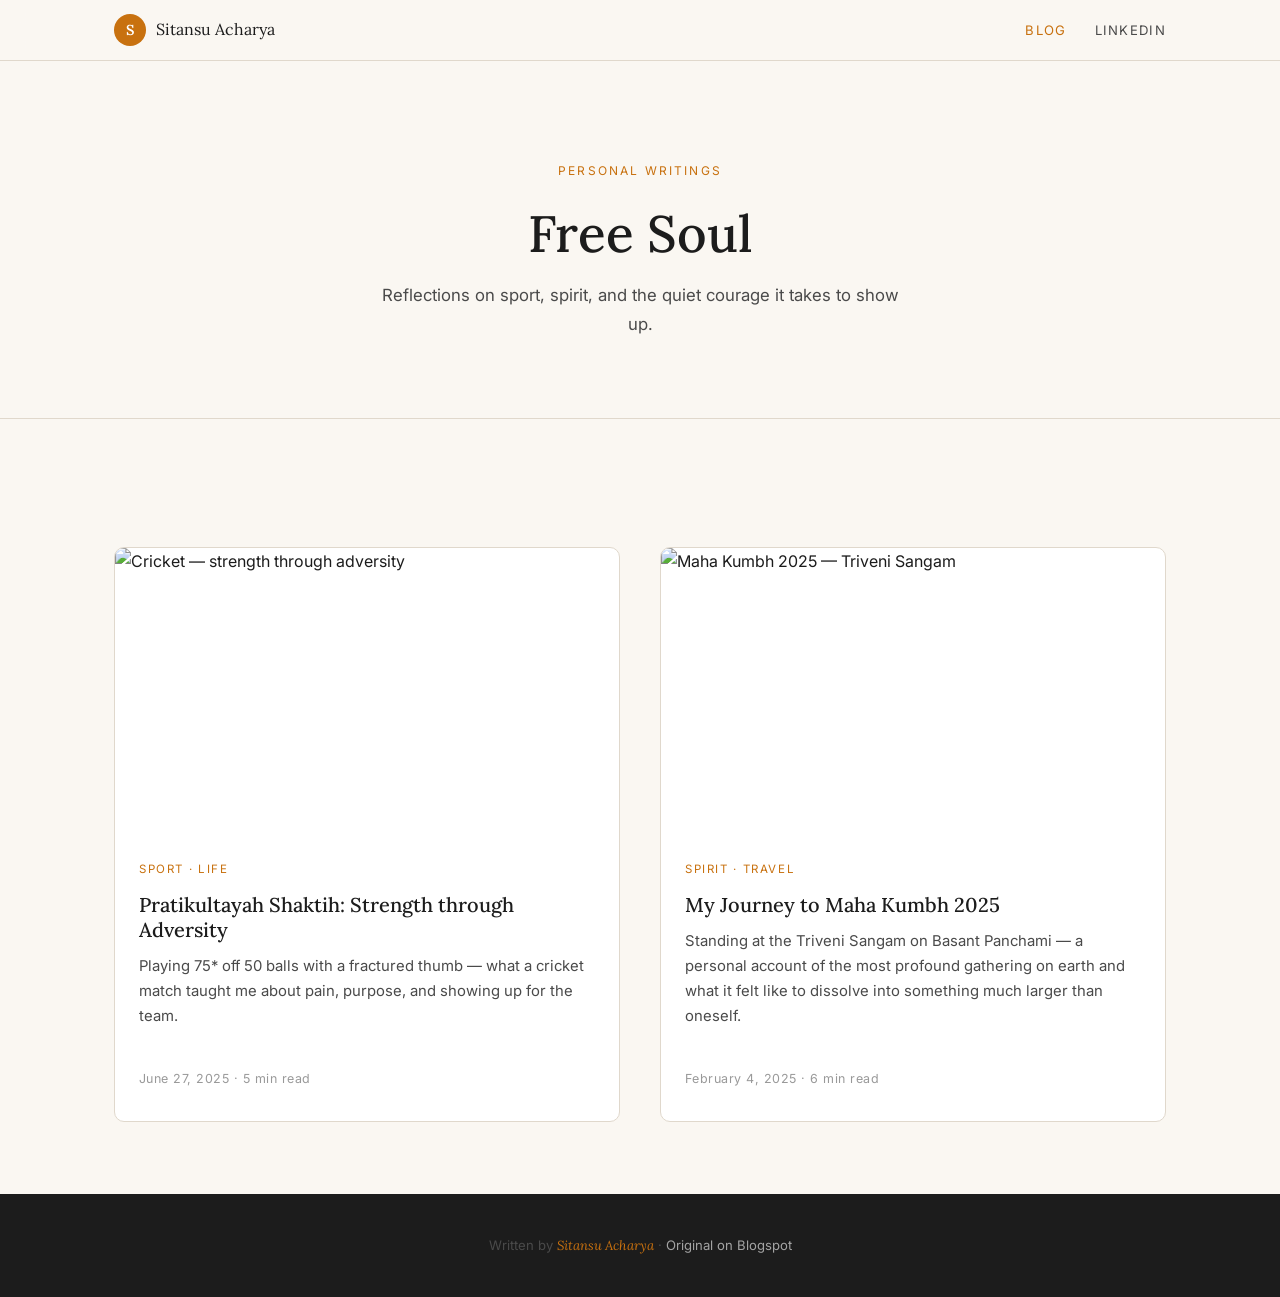
==== index.html @ 5bbd24b3 "Initial commit" ====
<!DOCTYPE html>
<html lang="en">
<head>
  <meta charset="UTF-8" />
  <meta name="viewport" content="width=device-width, initial-scale=1.0" />
  <title>Sitansu Acharya — Blog</title>
  <meta name="description" content="Personal blog by Sitansu Acharya — reflections on life, sport, and spirit." />
  <link rel="preconnect" href="https://fonts.googleapis.com" />
  <link rel="preconnect" href="https://fonts.gstatic.com" crossorigin />
  <link href="https://fonts.googleapis.com/css2?family=Lora:ital,wght@0,400;0,500;1,400&family=Inter:wght@300;400;500&display=swap" rel="stylesheet" />
  <link rel="stylesheet" href="style.css" />
</head>
<body>

  <!-- NAV -->
  <nav class="site-nav">
    <div class="nav-inner">
      <a href="index.html" class="brand">
        <span class="brand-mark">S</span>
        <span>Sitansu Acharya</span>
      </a>
      <ul class="nav-links">
        <li><a href="index.html" class="active">Blog</a></li>
        <li><a href="https://www.linkedin.com/in/sitansuacharya" target="_blank" rel="noopener">LinkedIn</a></li>
      </ul>
    </div>
  </nav>

  <!-- HERO -->
  <section class="blog-hero">
    <div class="container">
      <span class="eyebrow">Personal writings</span>
      <h1>Free Soul</h1>
      <p>Reflections on sport, spirit, and the quiet courage it takes to show up.</p>
    </div>
  </section>

  <!-- POSTS -->
  <section>
    <div class="container-wide">
      <div class="posts-grid">

        <a href="strength-through-adversity.html" class="post-card">
          <div class="thumb">
            <img src="https://blogger.googleusercontent.com/img/b/R29vZ2xl/AVvXsEhEW5NXoZ8nXTR_V3VTQUNiEGbVEMQmL_zLrBa3MON0nv-bdPRW4fJFUbvQC5KG5Hc-Oqz6_7TsMiOdJCAKqhQu0uAtjFOz8u-IG1kz3N_kMMWoI6w3SLBLtxO7dqB6ZnJqVYc6lWHOW15Pd1GCHjKxDo9EkVkyMc0WEV8gVMWHm5fEwxzjqhfNj7q/s1600/pradikul.jpg" alt="Cricket — strength through adversity" loading="lazy" />
          </div>
          <div class="body">
            <span class="tag">Sport · Life</span>
            <h3>Pratikultayah Shaktih: Strength through Adversity</h3>
            <p>Playing 75* off 50 balls with a fractured thumb — what a cricket match taught me about pain, purpose, and showing up for the team.</p>
            <div class="meta">June 27, 2025 · 5 min read</div>
          </div>
        </a>

        <a href="maha-kumbh-2025.html" class="post-card">
          <div class="thumb">
            <img src="https://blogger.googleusercontent.com/img/b/R29vZ2xl/AVvXsEiC2Z3Ar8kUwfTHrX-PH22QFBSekFGvC5RLe1hfFPVAJQy2WFzxJbYeWFm9GH2FS8VFQT3W-RFmWRb2V1i7Ck2j4L4mP4e2RCpWJNIXwnBb9nHoKvNSRNFMQ0Z3XS3hEX1A1kl2Dj-LtCIqaXZCBKJBbLBwJtX2y-8YO2Suc6y6n1VRk-7cKBaZm/s1600/kumbh.jpg" alt="Maha Kumbh 2025 — Triveni Sangam" loading="lazy" />
          </div>
          <div class="body">
            <span class="tag">Spirit · Travel</span>
            <h3>My Journey to Maha Kumbh 2025</h3>
            <p>Standing at the Triveni Sangam on Basant Panchami — a personal account of the most profound gathering on earth and what it felt like to dissolve into something much larger than oneself.</p>
            <div class="meta">February 4, 2025 · 6 min read</div>
          </div>
        </a>

      </div>
    </div>
  </section>

  <!-- FOOTER -->
  <footer class="site-footer">
    <div class="container">
      <p>Written by <span class="footer-name">Sitansu Acharya</span> · <a href="https://sitansu-acharya-free-soul.blogspot.com/" target="_blank" rel="noopener">Original on Blogspot</a></p>
    </div>
  </footer>

</body>
</html>
---- style.css ----
/* ===== SITANSU ACHARYA · BLOG ===== */
:root {
  --cream:       #FAF7F2;
  --cream-deep:  #F2EDE4;
  --saffron:     #C8710F;
  --saffron-lt:  #E8891A;
  --ink:         #1C1C1C;
  --ink-soft:    #4A4A4A;
  --line:        #E0D8CC;
  --card-bg:     #FFFFFF;
  --ease:        cubic-bezier(.4,0,.2,1);
}

*, *::before, *::after { box-sizing: border-box; margin: 0; padding: 0; }

html { scroll-behavior: smooth; }

body {
  background: var(--cream);
  color: var(--ink);
  font-family: 'Inter', sans-serif;
  font-size: 16px;
  line-height: 1.7;
  -webkit-font-smoothing: antialiased;
}

/* ── TYPOGRAPHY ── */
h1, h2, h3, h4 {
  font-family: 'Lora', Georgia, serif;
  line-height: 1.25;
  color: var(--ink);
}
h1 { font-size: clamp(2rem, 5vw, 3.2rem); font-weight: 500; }
h2 { font-size: clamp(1.5rem, 3vw, 2.2rem); font-weight: 500; }
h3 { font-size: 1.4rem; font-weight: 500; }
h4 { font-size: 1.1rem; font-weight: 500; }
p  { color: var(--ink-soft); margin-bottom: 1.2em; }
p:last-child { margin-bottom: 0; }
a  { color: var(--saffron); text-decoration: none; }
a:hover { text-decoration: underline; }
em { color: var(--saffron); font-style: italic; }
strong { color: var(--ink); font-weight: 600; }

img { max-width: 100%; display: block; border-radius: 6px; }

/* ── LAYOUT ── */
.container { max-width: 820px; margin: 0 auto; padding: 0 24px; }
.container-wide { max-width: 1100px; margin: 0 auto; padding: 0 24px; }

section { padding: 72px 0; }

/* ── NAV ── */
.site-nav {
  position: sticky; top: 0; z-index: 100;
  background: rgba(250,247,242,.92);
  backdrop-filter: blur(12px);
  border-bottom: 1px solid var(--line);
}
.nav-inner {
  max-width: 1100px; margin: 0 auto; padding: 0 24px;
  display: flex; align-items: center; gap: 32px; height: 60px;
}
.brand {
  display: flex; align-items: center; gap: 10px;
  font-family: 'Lora', serif; font-size: 1rem;
  color: var(--ink); text-decoration: none; flex-shrink: 0;
}
.brand-mark {
  width: 32px; height: 32px; border-radius: 50%;
  background: var(--saffron); color: #fff;
  display: flex; align-items: center; justify-content: center;
  font-weight: 600; font-size: .9rem;
}
.nav-links {
  display: flex; gap: 28px; list-style: none; margin-left: auto;
}
.nav-links a {
  font-size: .82rem; letter-spacing: .1em; text-transform: uppercase;
  color: var(--ink-soft); text-decoration: none; transition: color .2s;
}
.nav-links a:hover, .nav-links a.active { color: var(--saffron); }

/* ── HERO (homepage) ── */
.blog-hero {
  padding: 100px 0 80px;
  text-align: center;
  border-bottom: 1px solid var(--line);
}
.blog-hero .eyebrow {
  display: block;
  font-size: .75rem; letter-spacing: .18em; text-transform: uppercase;
  color: var(--saffron); margin-bottom: 20px;
}
.blog-hero h1 { margin-bottom: 16px; }
.blog-hero p { font-size: 1.05rem; max-width: 520px; margin: 0 auto; }

/* ── POST CARDS ── */
.posts-grid {
  display: grid; grid-template-columns: 1fr 1fr; gap: 40px;
  margin-top: 56px;
}
@media(max-width:640px) { .posts-grid { grid-template-columns: 1fr; } }

.post-card {
  background: var(--card-bg);
  border: 1px solid var(--line);
  border-radius: 10px;
  overflow: hidden;
  transition: transform .25s var(--ease), box-shadow .25s var(--ease);
  text-decoration: none; color: inherit;
  display: flex; flex-direction: column;
}
.post-card:hover { transform: translateY(-4px); box-shadow: 0 12px 40px rgba(0,0,0,.08); }
.post-card:hover { text-decoration: none; }

.post-card .thumb {
  width: 100%; aspect-ratio: 16/9; overflow: hidden;
}
.post-card .thumb img {
  width: 100%; height: 100%; object-fit: cover; border-radius: 0;
  transition: transform .4s var(--ease);
}
.post-card:hover .thumb img { transform: scale(1.04); }

.post-card .body { padding: 28px 24px 32px; flex: 1; display: flex; flex-direction: column; }
.post-card .tag {
  display: inline-block;
  font-size: .72rem; letter-spacing: .14em; text-transform: uppercase;
  color: var(--saffron); margin-bottom: 12px;
}
.post-card h3 { font-size: 1.25rem; margin-bottom: 12px; color: var(--ink); }
.post-card p { font-size: .93rem; flex: 1; }
.post-card .meta {
  margin-top: 20px;
  font-size: .78rem; color: #999; letter-spacing: .04em;
}

/* ── SINGLE POST ── */
.post-header {
  padding: 80px 0 56px;
  border-bottom: 1px solid var(--line);
}
.breadcrumb {
  font-size: .78rem; color: #999; margin-bottom: 20px;
}
.breadcrumb a { color: var(--saffron); }
.post-header .tag {
  display: inline-block;
  font-size: .72rem; letter-spacing: .14em; text-transform: uppercase;
  color: var(--saffron); margin-bottom: 16px;
}
.post-header h1 { margin-bottom: 20px; }
.post-meta { font-size: .82rem; color: #999; }

.post-hero-img {
  width: 100%; max-height: 480px; object-fit: cover;
  border-radius: 10px; margin: 48px 0;
}

.post-body { padding-bottom: 80px; }
.post-body p { font-size: 1.05rem; line-height: 1.85; margin-bottom: 1.4em; }
.post-body h2 { margin: 2em 0 .6em; font-size: 1.5rem; }
.post-body h3 { margin: 1.6em 0 .5em; font-size: 1.2rem; }
.post-body blockquote {
  border-left: 3px solid var(--saffron);
  padding: 16px 24px;
  margin: 2em 0;
  background: var(--cream-deep);
  border-radius: 0 6px 6px 0;
  font-family: 'Lora', serif;
  font-style: italic;
  font-size: 1.1rem;
  color: var(--ink);
}
.post-body .post-img {
  margin: 2.4em 0;
  border-radius: 8px;
  box-shadow: 0 4px 20px rgba(0,0,0,.06);
}
.post-body .caption {
  font-size: .8rem; color: #aaa; text-align: center; margin-top: -1.6em; margin-bottom: 2em;
}

/* ── BACK LINK ── */
.back-link {
  display: inline-flex; align-items: center; gap: 8px;
  font-size: .82rem; letter-spacing: .08em; text-transform: uppercase;
  color: var(--saffron); text-decoration: none; margin-bottom: 28px;
}
.back-link:hover { text-decoration: underline; }

/* ── FOOTER ── */
.site-footer {
  background: var(--ink);
  color: rgba(255,255,255,.55);
  padding: 40px 0;
  text-align: center;
  font-size: .82rem;
}
.site-footer a { color: rgba(255,255,255,.6); }
.site-footer a:hover { color: var(--saffron); }
.site-footer .footer-name { color: var(--saffron); font-family: 'Lora', serif; font-style: italic; }
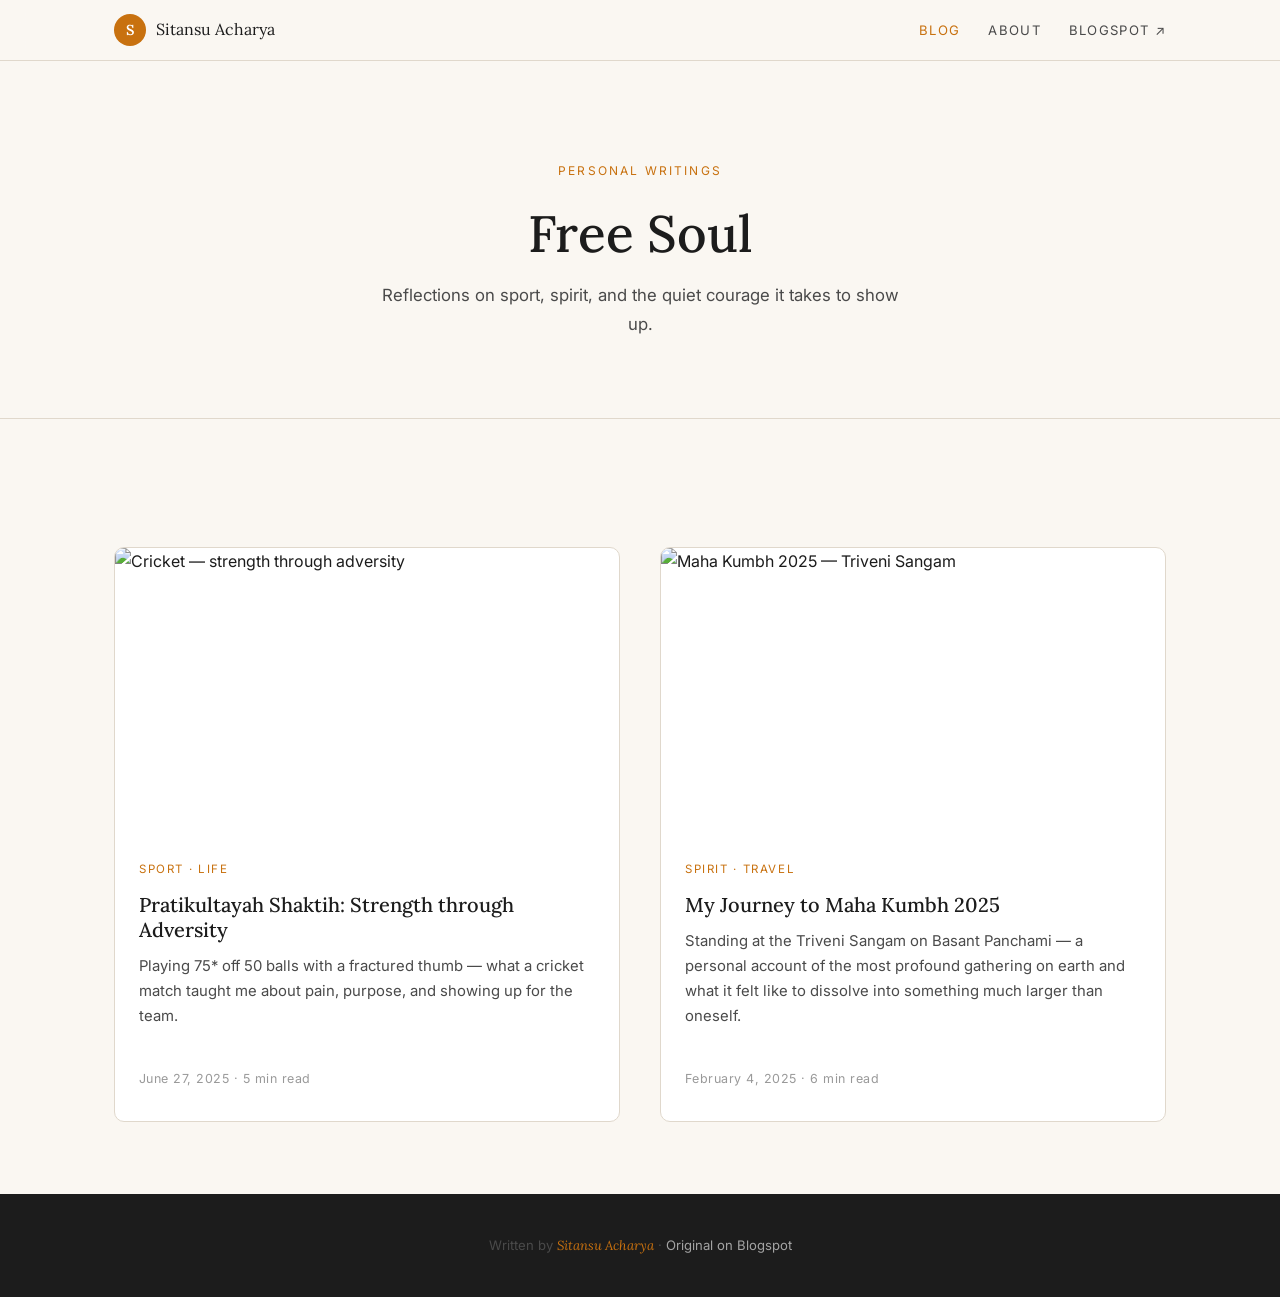
==== commit fdd1a053: "Add About page with profile photo and bio" ====
--- a/index.html
+++ b/index.html
@@ -21,7 +21,8 @@
       </a>
       <ul class="nav-links">
         <li><a href="index.html" class="active">Blog</a></li>
-        <li><a href="https://www.linkedin.com/in/sitansuacharya" target="_blank" rel="noopener">LinkedIn</a></li>
+        <li><a href="about.html">About</a></li>
+        <li><a href="https://sitansu-acharya-free-soul.blogspot.com/" target="_blank" rel="noopener">Blogspot ↗</a></li>
       </ul>
     </div>
   </nav>
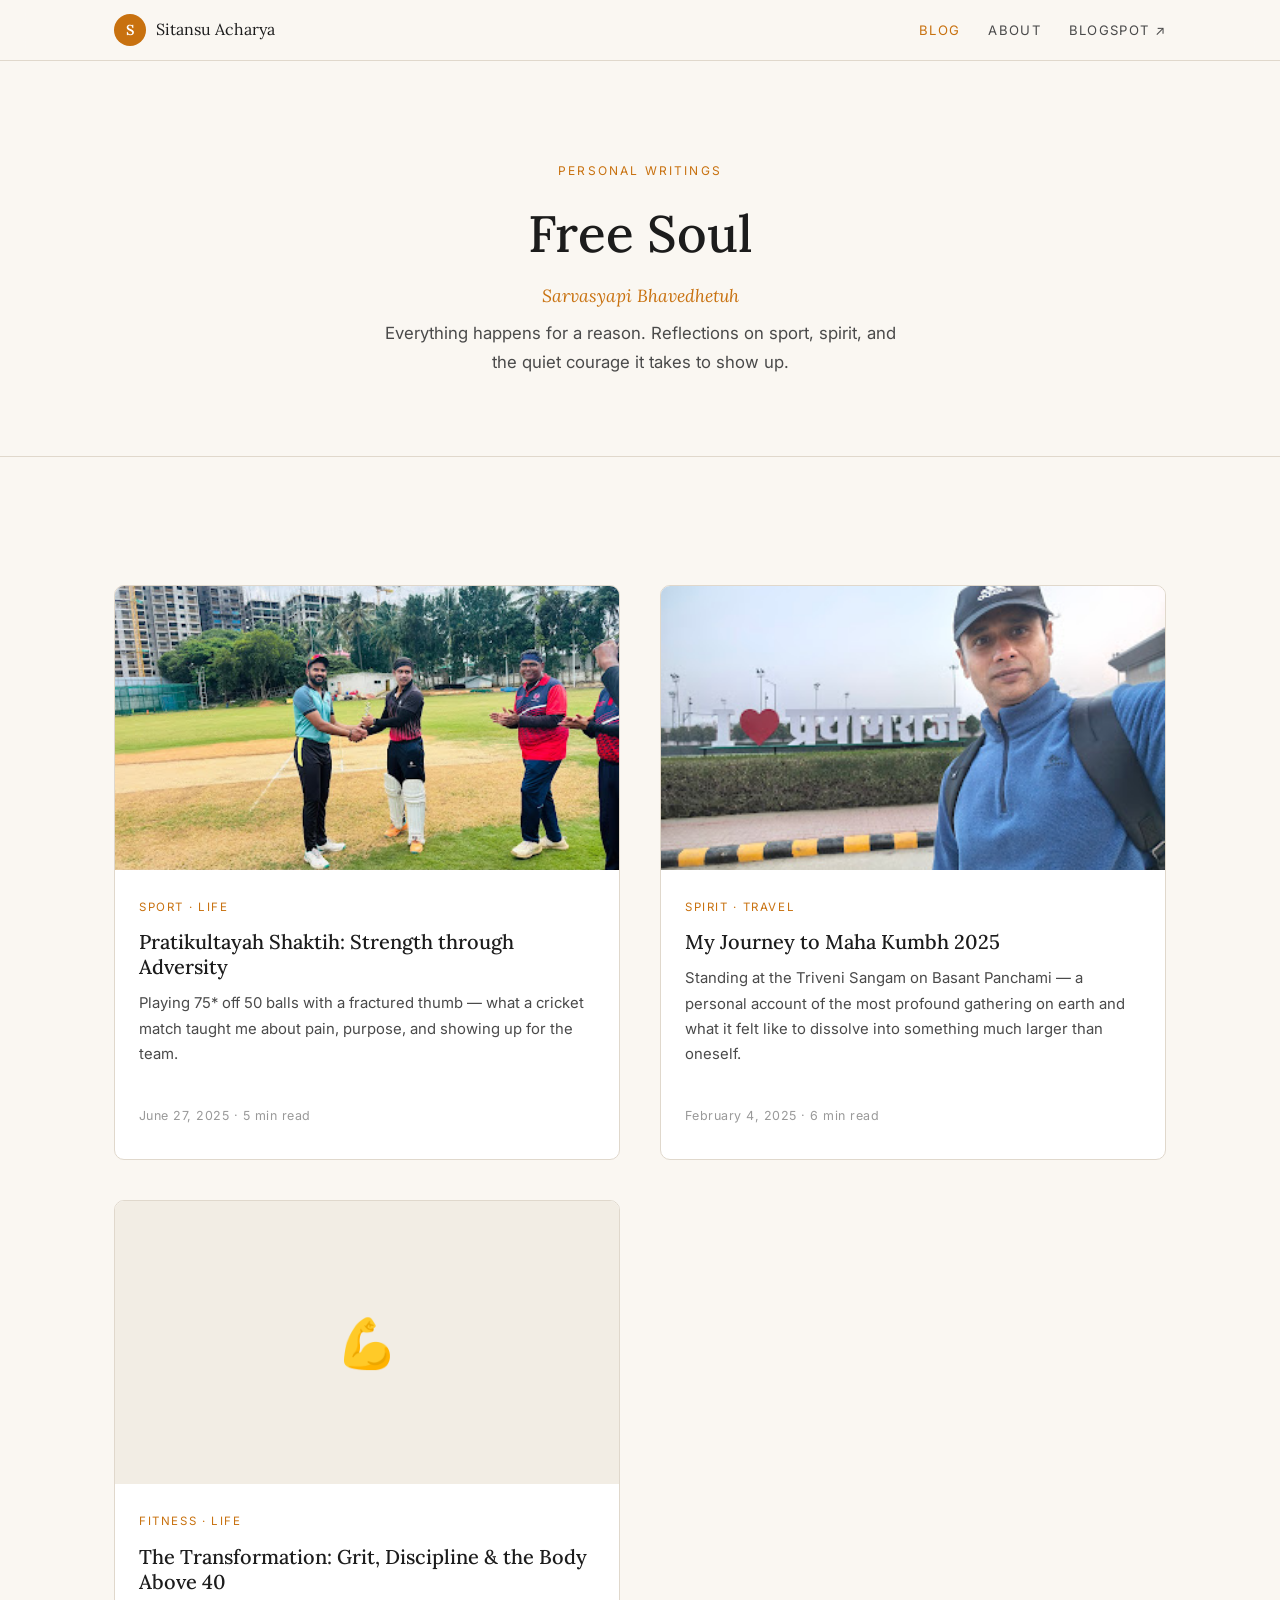
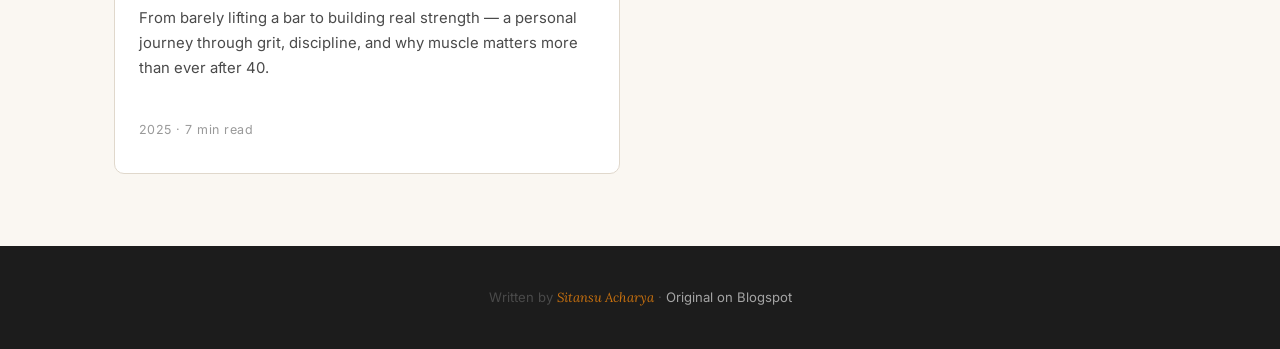
==== commit 7627c467: "Add My Trnaformtion blog" ====
--- a/index.html
+++ b/index.html
@@ -21,7 +21,7 @@
       </a>
       <ul class="nav-links">
         <li><a href="index.html" class="active">Blog</a></li>
-        <li><a href="about.html">About</a></li>
+        <li><a href="about/about.html">About</a></li>
         <li><a href="https://sitansu-acharya-free-soul.blogspot.com/" target="_blank" rel="noopener">Blogspot ↗</a></li>
       </ul>
     </div>
@@ -32,7 +32,8 @@
     <div class="container">
       <span class="eyebrow">Personal writings</span>
       <h1>Free Soul</h1>
-      <p>Reflections on sport, spirit, and the quiet courage it takes to show up.</p>
+      <p style="font-family:'Lora',serif; font-style:italic; font-size:1.1rem; color:var(--saffron); margin-bottom:8px;">Sarvasyapi Bhavedhetuh</p>
+      <p>Everything happens for a reason. Reflections on sport, spirit, and the quiet courage it takes to show up.</p>
     </div>
   </section>
 
@@ -41,9 +42,9 @@
     <div class="container-wide">
       <div class="posts-grid">
 
-        <a href="strength-through-adversity.html" class="post-card">
+        <a href="cricket/index.html" class="post-card">
           <div class="thumb">
-            <img src="https://blogger.googleusercontent.com/img/b/R29vZ2xl/AVvXsEhEW5NXoZ8nXTR_V3VTQUNiEGbVEMQmL_zLrBa3MON0nv-bdPRW4fJFUbvQC5KG5Hc-Oqz6_7TsMiOdJCAKqhQu0uAtjFOz8u-IG1kz3N_kMMWoI6w3SLBLtxO7dqB6ZnJqVYc6lWHOW15Pd1GCHjKxDo9EkVkyMc0WEV8gVMWHm5fEwxzjqhfNj7q/s1600/pradikul.jpg" alt="Cricket — strength through adversity" loading="lazy" />
+            <img src="cricket/IMG-20250621-WA0029-Award.jpg" alt="Cricket — strength through adversity" loading="lazy" />
           </div>
           <div class="body">
             <span class="tag">Sport · Life</span>
@@ -53,15 +54,27 @@
           </div>
         </a>
 
-        <a href="maha-kumbh-2025.html" class="post-card">
+        <a href="mahakumbh/index.html" class="post-card">
           <div class="thumb">
-            <img src="https://blogger.googleusercontent.com/img/b/R29vZ2xl/AVvXsEiC2Z3Ar8kUwfTHrX-PH22QFBSekFGvC5RLe1hfFPVAJQy2WFzxJbYeWFm9GH2FS8VFQT3W-RFmWRb2V1i7Ck2j4L4mP4e2RCpWJNIXwnBb9nHoKvNSRNFMQ0Z3XS3hEX1A1kl2Dj-LtCIqaXZCBKJBbLBwJtX2y-8YO2Suc6y6n1VRk-7cKBaZm/s1600/kumbh.jpg" alt="Maha Kumbh 2025 — Triveni Sangam" loading="lazy" />
+            <img src="mahakumbh/IMG_20250203_070801038_HDR-Arrival.jpg" alt="Maha Kumbh 2025 — Triveni Sangam" loading="lazy" />
           </div>
           <div class="body">
             <span class="tag">Spirit · Travel</span>
             <h3>My Journey to Maha Kumbh 2025</h3>
             <p>Standing at the Triveni Sangam on Basant Panchami — a personal account of the most profound gathering on earth and what it felt like to dissolve into something much larger than oneself.</p>
             <div class="meta">February 4, 2025 · 6 min read</div>
+          </div>
+        </a>
+
+        <a href="transformation/index.html" class="post-card">
+          <div class="thumb" style="background:var(--cream-deep); display:flex; align-items:center; justify-content:center; font-size:3rem;">
+            💪
+          </div>
+          <div class="body">
+            <span class="tag">Fitness · Life</span>
+            <h3>The Transformation: Grit, Discipline &amp; the Body Above 40</h3>
+            <p>From barely lifting a bar to building real strength — a personal journey through grit, discipline, and why muscle matters more than ever after 40.</p>
+            <div class="meta">2025 · 7 min read</div>
           </div>
         </a>
 
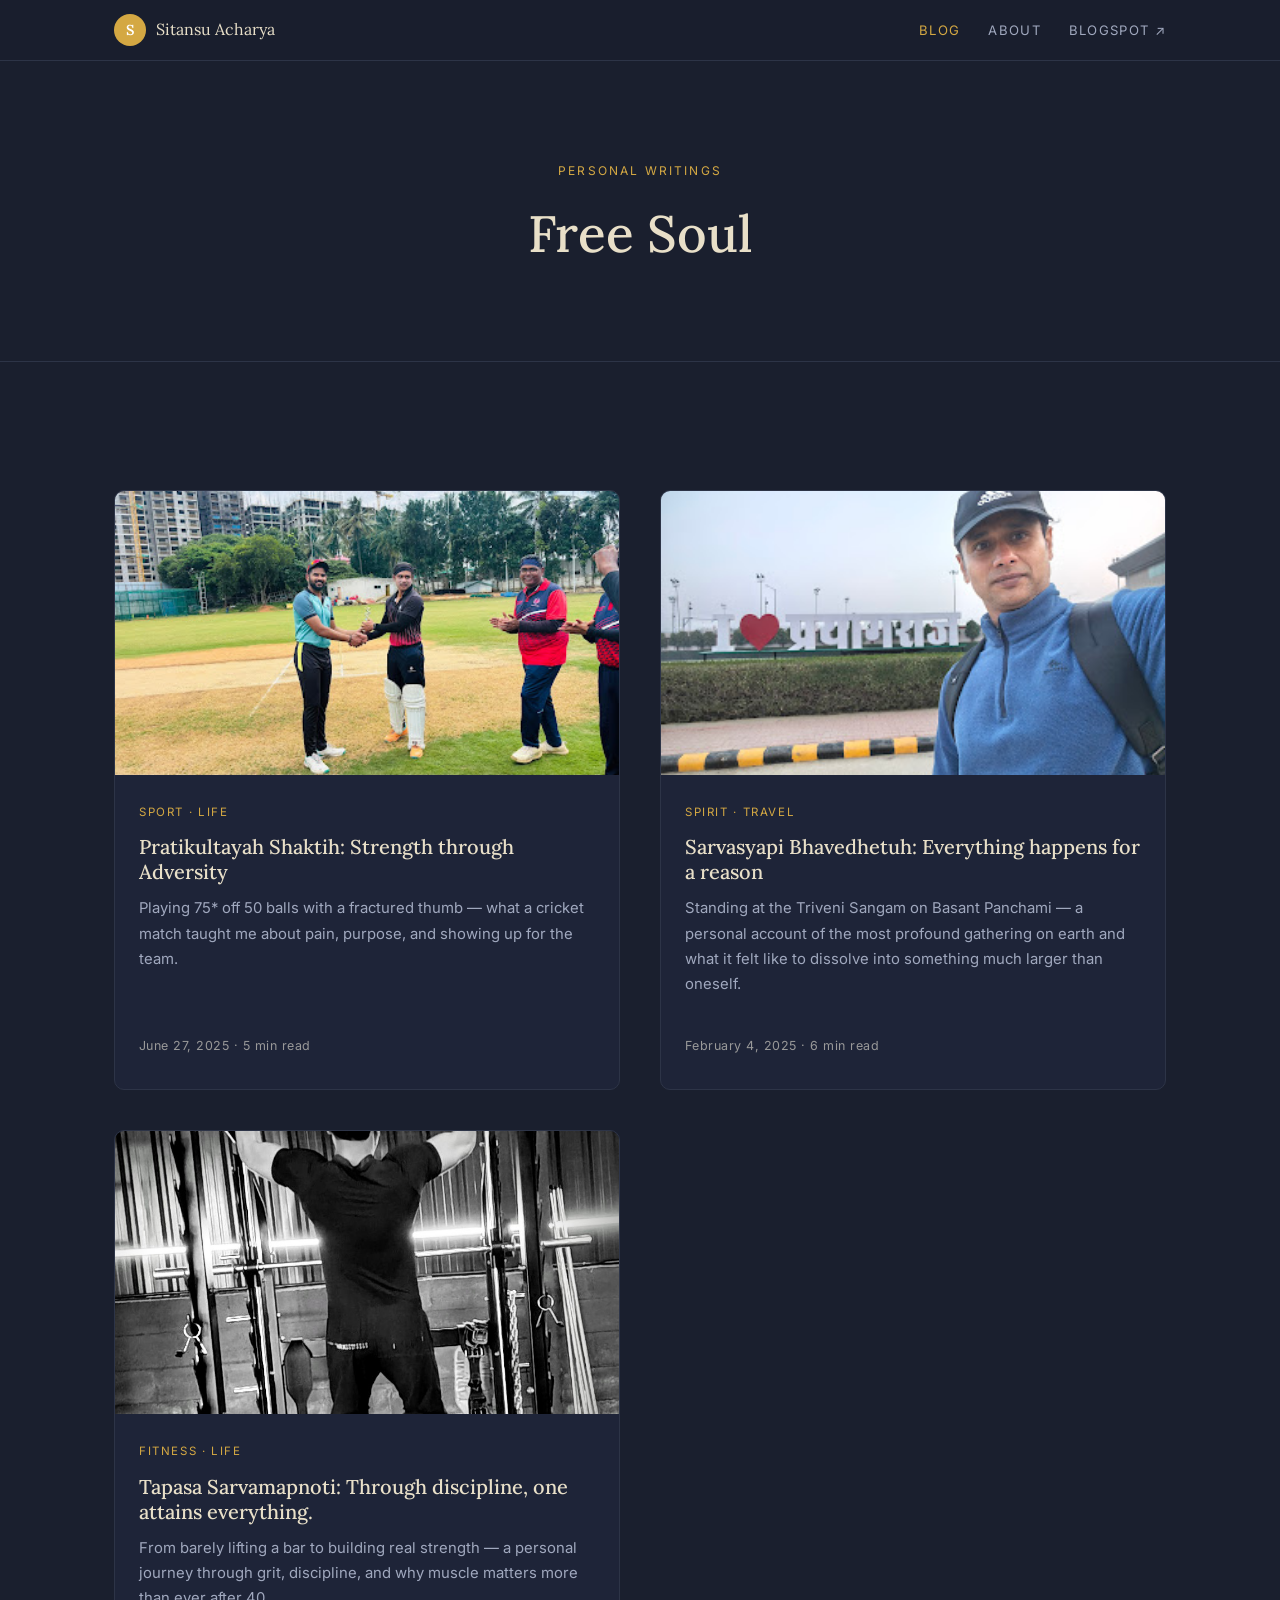
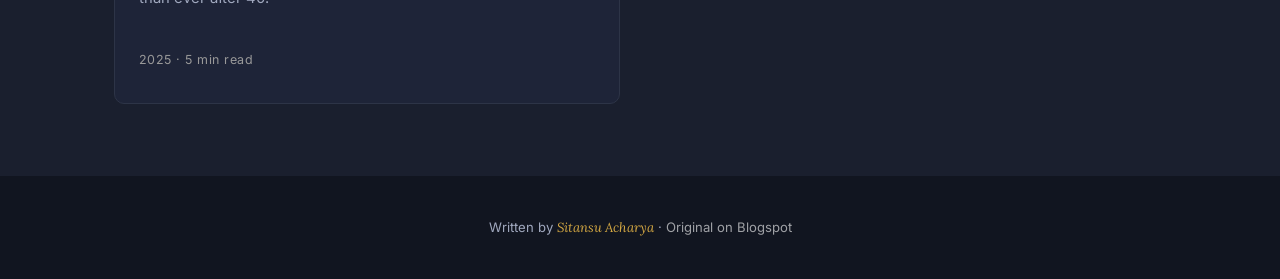
==== commit c8ebccce: "Dark theme, trimmed transformation post, hero tagline update" ====
--- a/index.html
+++ b/index.html
@@ -9,6 +9,14 @@
   <link rel="preconnect" href="https://fonts.gstatic.com" crossorigin />
   <link href="https://fonts.googleapis.com/css2?family=Lora:ital,wght@0,400;0,500;1,400&family=Inter:wght@300;400;500&display=swap" rel="stylesheet" />
   <link rel="stylesheet" href="style.css" />
+  <!-- Google Analytics -->
+  <script async src="https://www.googletagmanager.com/gtag/js?id=G-XXXXXXXXXX"></script>
+  <script>
+    window.dataLayer = window.dataLayer || [];
+    function gtag(){dataLayer.push(arguments);}
+    gtag('js', new Date());
+    gtag('config', 'G-XXXXXXXXXX');
+  </script>
 </head>
 <body>
 
@@ -32,8 +40,6 @@
     <div class="container">
       <span class="eyebrow">Personal writings</span>
       <h1>Free Soul</h1>
-      <p style="font-family:'Lora',serif; font-style:italic; font-size:1.1rem; color:var(--saffron); margin-bottom:8px;">Sarvasyapi Bhavedhetuh</p>
-      <p>Everything happens for a reason. Reflections on sport, spirit, and the quiet courage it takes to show up.</p>
     </div>
   </section>
 
@@ -60,21 +66,21 @@
           </div>
           <div class="body">
             <span class="tag">Spirit · Travel</span>
-            <h3>My Journey to Maha Kumbh 2025</h3>
+            <h3>Sarvasyapi Bhavedhetuh: Everything happens for a reason</h3>
             <p>Standing at the Triveni Sangam on Basant Panchami — a personal account of the most profound gathering on earth and what it felt like to dissolve into something much larger than oneself.</p>
             <div class="meta">February 4, 2025 · 6 min read</div>
           </div>
         </a>
 
         <a href="transformation/index.html" class="post-card">
-          <div class="thumb" style="background:var(--cream-deep); display:flex; align-items:center; justify-content:center; font-size:3rem;">
-            💪
+          <div class="thumb">
+            <img src="transformation/Hero Image.jpg" alt="Fitness transformation — Sitansu Acharya" loading="lazy" />
           </div>
           <div class="body">
             <span class="tag">Fitness · Life</span>
-            <h3>The Transformation: Grit, Discipline &amp; the Body Above 40</h3>
+            <h3>Tapasa Sarvamapnoti: Through discipline, one attains everything.</h3>
             <p>From barely lifting a bar to building real strength — a personal journey through grit, discipline, and why muscle matters more than ever after 40.</p>
-            <div class="meta">2025 · 7 min read</div>
+            <div class="meta">2025 · 5 min read</div>
           </div>
         </a>
 
--- a/style.css
+++ b/style.css
@@ -1,13 +1,13 @@
 /* ===== SITANSU ACHARYA · BLOG ===== */
 :root {
-  --cream:       #FAF7F2;
-  --cream-deep:  #F2EDE4;
-  --saffron:     #C8710F;
-  --saffron-lt:  #E8891A;
-  --ink:         #1C1C1C;
-  --ink-soft:    #4A4A4A;
-  --line:        #E0D8CC;
-  --card-bg:     #FFFFFF;
+  --cream:       #1A1F2E;
+  --cream-deep:  #252b3d;
+  --saffron:     #D4A843;
+  --saffron-lt:  #E8BF6A;
+  --ink:         #E8DFC8;
+  --ink-soft:    #A0A8BE;
+  --line:        #2d3447;
+  --card-bg:     #1E2438;
   --ease:        cubic-bezier(.4,0,.2,1);
 }
 
@@ -52,7 +52,7 @@
 /* ── NAV ── */
 .site-nav {
   position: sticky; top: 0; z-index: 100;
-  background: rgba(250,247,242,.92);
+  background: rgba(26,31,46,.95);
   backdrop-filter: blur(12px);
   border-bottom: 1px solid var(--line);
 }
@@ -110,7 +110,7 @@
   text-decoration: none; color: inherit;
   display: flex; flex-direction: column;
 }
-.post-card:hover { transform: translateY(-4px); box-shadow: 0 12px 40px rgba(0,0,0,.08); }
+.post-card:hover { transform: translateY(-4px); box-shadow: 0 12px 40px rgba(0,0,0,.4); }
 .post-card:hover { text-decoration: none; }
 
 .post-card .thumb {
@@ -191,8 +191,8 @@
 
 /* ── FOOTER ── */
 .site-footer {
-  background: var(--ink);
-  color: rgba(255,255,255,.55);
+  background: #111520;
+  color: rgba(255,255,255,.4);
   padding: 40px 0;
   text-align: center;
   font-size: .82rem;
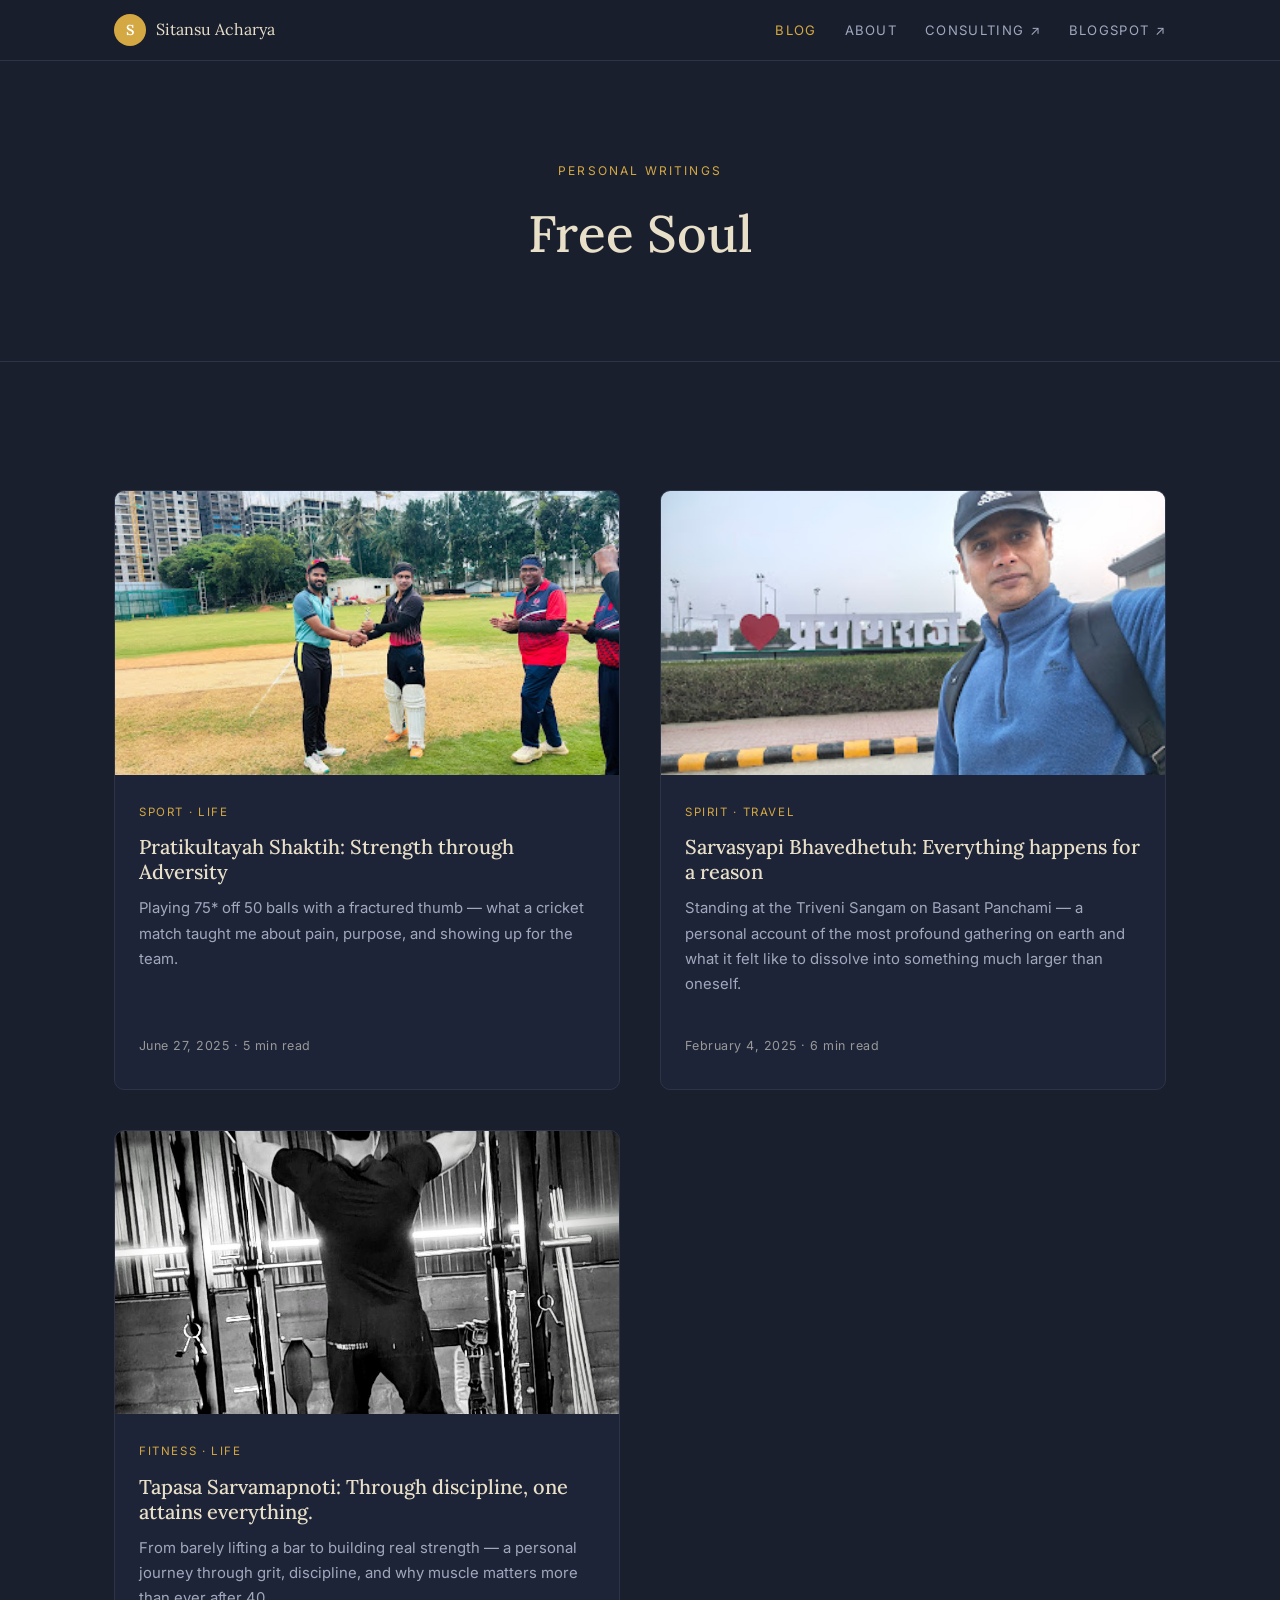
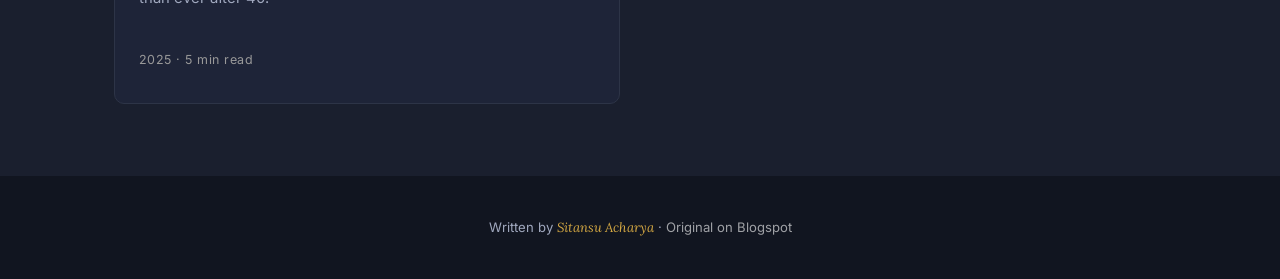
==== commit 800648aa: "Dark theme, Consulting nav link, hero and post updates" ====
--- a/index.html
+++ b/index.html
@@ -30,6 +30,7 @@
       <ul class="nav-links">
         <li><a href="index.html" class="active">Blog</a></li>
         <li><a href="about/about.html">About</a></li>
+        <li><a href="https://sitansua.github.io/tech-consulting/#about" target="_blank" rel="noopener">Consulting ↗</a></li>
         <li><a href="https://sitansu-acharya-free-soul.blogspot.com/" target="_blank" rel="noopener">Blogspot ↗</a></li>
       </ul>
     </div>
@@ -97,3 +98,4 @@
 
 </body>
 </html>
+                                                                                                                                                                                                                                                                           
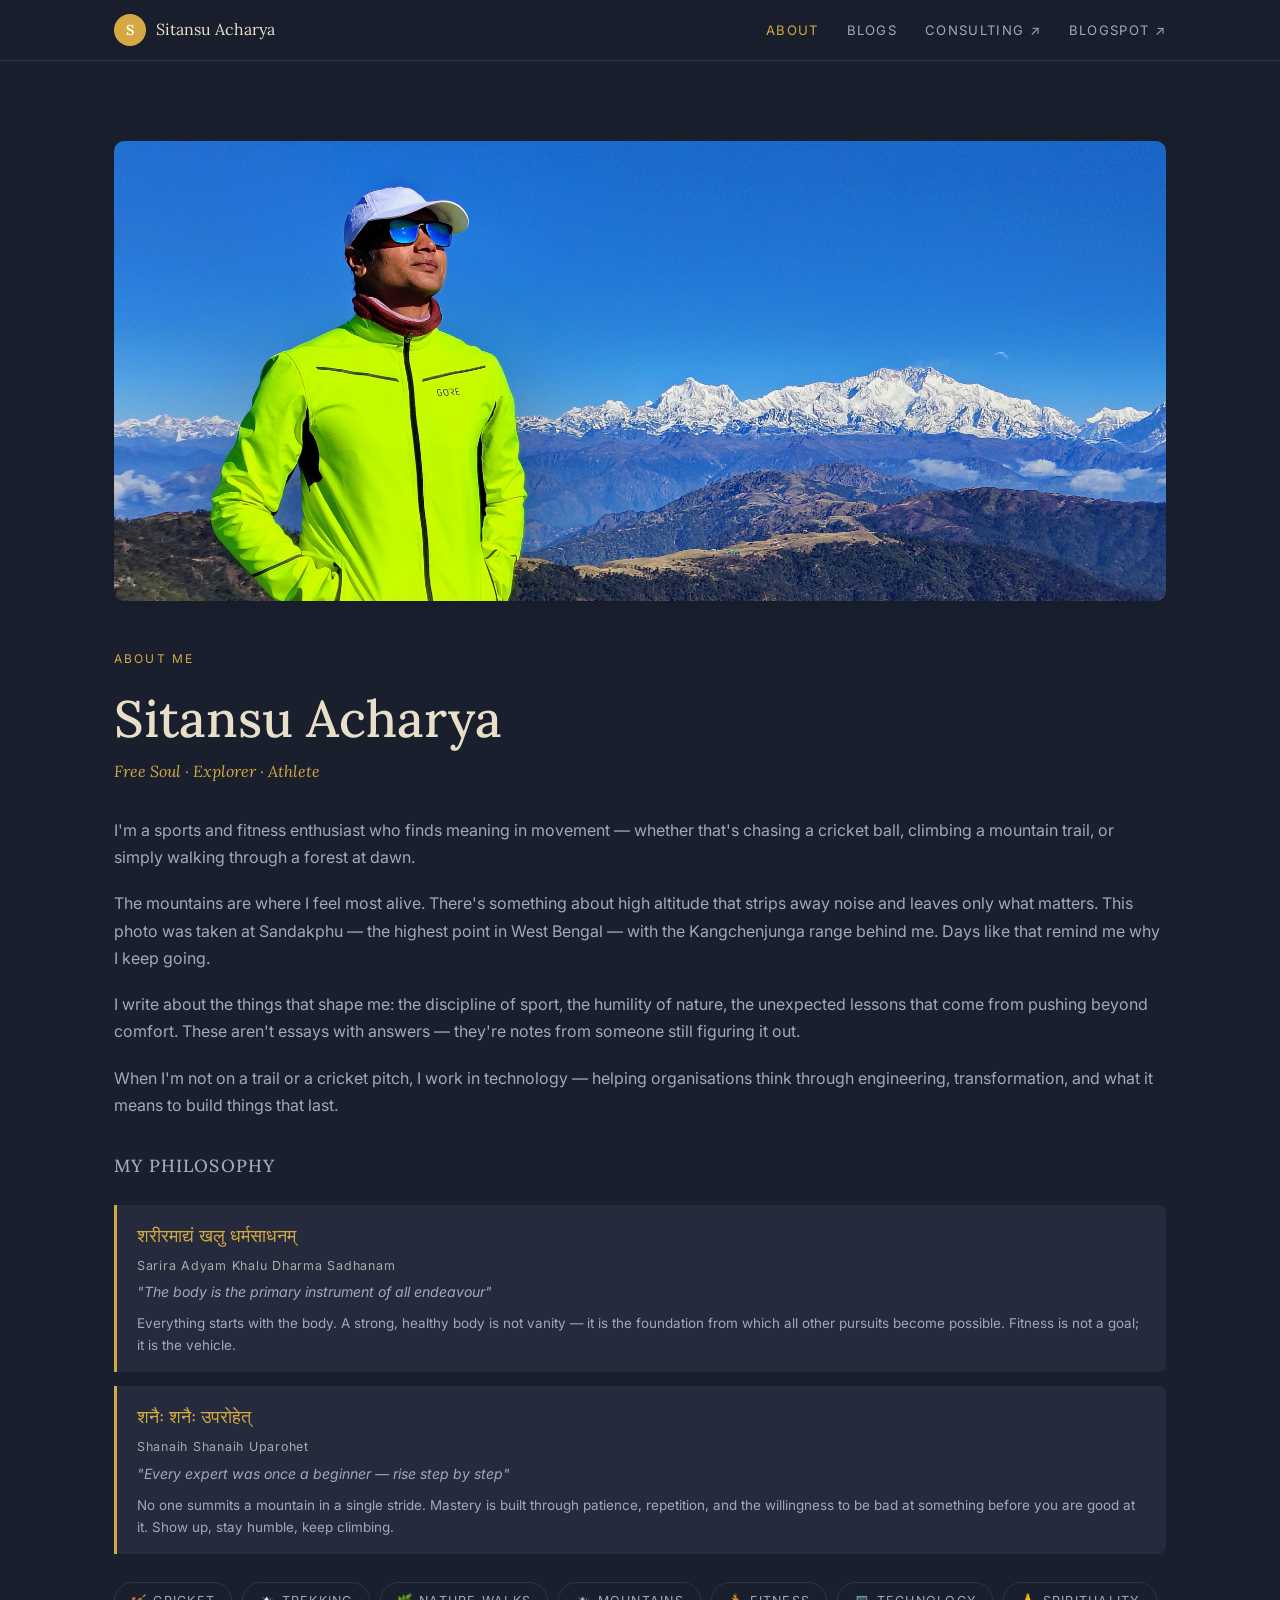
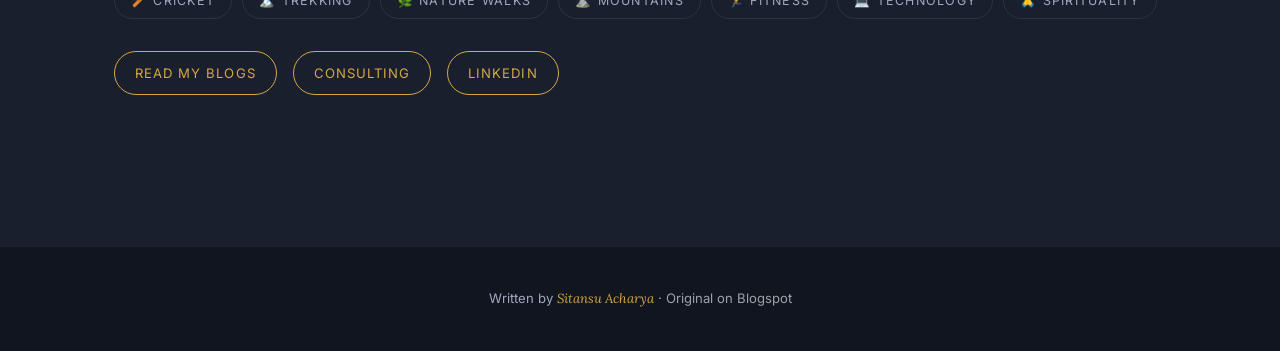
==== commit 920e5dbf: "About as landing page, dark theme, Consulting nav, blogs restructured" ====
--- a/index.html
+++ b/index.html
@@ -3,12 +3,97 @@
 <head>
   <meta charset="UTF-8" />
   <meta name="viewport" content="width=device-width, initial-scale=1.0" />
-  <title>Sitansu Acharya — Blog</title>
-  <meta name="description" content="Personal blog by Sitansu Acharya — reflections on life, sport, and spirit." />
+  <title>Sitansu Acharya — Free Soul · Explorer · Athlete</title>
+  <meta name="description" content="Sitansu Acharya — sports & fitness enthusiast, trekker, nature lover, and technology professional." />
   <link rel="preconnect" href="https://fonts.googleapis.com" />
   <link rel="preconnect" href="https://fonts.gstatic.com" crossorigin />
   <link href="https://fonts.googleapis.com/css2?family=Lora:ital,wght@0,400;0,500;1,400&family=Inter:wght@300;400;500&display=swap" rel="stylesheet" />
   <link rel="stylesheet" href="style.css" />
+  <style>
+    .about-grid {
+      display: grid;
+      grid-template-columns: 1fr;
+      gap: 48px;
+      align-items: start;
+    }
+    .about-photo {
+      width: 100%;
+      border-radius: 10px;
+      object-fit: cover;
+      object-position: center 20%;
+      aspect-ratio: 16/7;
+      box-shadow: 0 8px 32px rgba(0,0,0,.10);
+    }
+    .about-text .eyebrow {
+      display: block;
+      font-size: .75rem; letter-spacing: .18em; text-transform: uppercase;
+      color: var(--saffron); margin-bottom: 16px;
+    }
+    .about-text h1 { margin-bottom: 8px; }
+    .about-text .tagline {
+      font-size: 1rem; color: var(--saffron);
+      font-family: 'Lora', serif; font-style: italic;
+      margin-bottom: 32px; display: block;
+    }
+    .interests {
+      display: flex; flex-wrap: wrap; gap: 10px; margin: 28px 0;
+    }
+    .interest-tag {
+      padding: 7px 16px;
+      border: 1px solid var(--line);
+      border-radius: 999px;
+      font-size: .78rem; letter-spacing: .1em; text-transform: uppercase;
+      color: var(--ink-soft);
+    }
+    .social-links { display: flex; gap: 16px; margin-top: 32px; flex-wrap: wrap; }
+    .social-link {
+      display: inline-flex; align-items: center; gap: 8px;
+      padding: 10px 20px;
+      border: 1px solid var(--saffron);
+      border-radius: 999px;
+      color: var(--saffron);
+      font-size: .82rem; letter-spacing: .08em; text-transform: uppercase;
+      text-decoration: none;
+      transition: background .2s, color .2s;
+    }
+    .social-link:hover {
+      background: var(--saffron); color: #fff; text-decoration: none;
+    }
+    .mottos {
+      display: flex; flex-direction: column; gap: 14px;
+      margin: 28px 0;
+    }
+    .motto-card {
+      display: flex; flex-direction: column;
+      padding: 16px 20px;
+      background: var(--cream-deep);
+      border-left: 3px solid var(--saffron);
+      border-radius: 0 8px 8px 0;
+    }
+    .sanskrit {
+      font-family: 'Lora', serif;
+      font-size: 1.1rem;
+      color: var(--saffron);
+      margin-bottom: 4px;
+    }
+    .motto-transliteration {
+      font-size: .78rem;
+      color: #aaa;
+      letter-spacing: .06em;
+      margin-bottom: 4px;
+    }
+    .motto-text {
+      font-size: .88rem;
+      color: var(--ink-soft);
+      font-style: italic;
+      margin-bottom: 8px;
+    }
+    .motto-context {
+      font-size: .84rem;
+      color: var(--ink-soft);
+      line-height: 1.65;
+    }
+  </style>
   <!-- Google Analytics -->
   <script async src="https://www.googletagmanager.com/gtag/js?id=G-XXXXXXXXXX"></script>
   <script>
@@ -28,69 +113,77 @@
         <span>Sitansu Acharya</span>
       </a>
       <ul class="nav-links">
-        <li><a href="index.html" class="active">Blog</a></li>
-        <li><a href="about/about.html">About</a></li>
+        <li><a href="index.html" class="active">About</a></li>
+        <li><a href="blogs.html">Blogs</a></li>
         <li><a href="https://sitansua.github.io/tech-consulting/#about" target="_blank" rel="noopener">Consulting ↗</a></li>
         <li><a href="https://sitansu-acharya-free-soul.blogspot.com/" target="_blank" rel="noopener">Blogspot ↗</a></li>
       </ul>
     </div>
   </nav>
 
-  <!-- HERO -->
-  <section class="blog-hero">
-    <div class="container">
-      <span class="eyebrow">Personal writings</span>
-      <h1>Free Soul</h1>
-    </div>
-  </section>
+  <!-- ABOUT -->
+  <section style="padding-top: 80px;">
+    <div class="container-wide">
+      <div class="about-grid">
 
-  <!-- POSTS -->
-  <section>
-    <div class="container-wide">
-      <div class="posts-grid">
+        <div>
+          <img class="about-photo" src="about/IMG_20251114_090549690_HDR_AE.jpg" alt="Sitansu Acharya — trekking in the Himalayas" />
+        </div>
 
-        <a href="cricket/index.html" class="post-card">
-          <div class="thumb">
-            <img src="cricket/IMG-20250621-WA0029-Award.jpg" alt="Cricket — strength through adversity" loading="lazy" />
+        <div class="about-text">
+          <span class="eyebrow">About me</span>
+          <h1>Sitansu Acharya</h1>
+          <span class="tagline">Free Soul · Explorer · Athlete</span>
+
+          <p>I'm a sports and fitness enthusiast who finds meaning in movement — whether that's chasing a cricket ball, climbing a mountain trail, or simply walking through a forest at dawn.</p>
+
+          <p>The mountains are where I feel most alive. There's something about high altitude that strips away noise and leaves only what matters. This photo was taken at Sandakphu — the highest point in West Bengal — with the Kangchenjunga range behind me. Days like that remind me why I keep going.</p>
+
+          <p>I write about the things that shape me: the discipline of sport, the humility of nature, the unexpected lessons that come from pushing beyond comfort. These aren't essays with answers — they're notes from someone still figuring it out.</p>
+
+          <p>When I'm not on a trail or a cricket pitch, I work in technology — helping organisations think through engineering, transformation, and what it means to build things that last.</p>
+
+          <!-- PHILOSOPHY -->
+          <h3 style="margin: 36px 0 20px; font-size: 1.1rem; letter-spacing: .06em; text-transform: uppercase; color: var(--ink-soft);">My Philosophy</h3>
+
+          <div class="mottos">
+            <div class="motto-card">
+              <span class="sanskrit">शरीरमाद्यं खलु धर्मसाधनम्</span>
+              <span class="motto-transliteration">Sarira Adyam Khalu Dharma Sadhanam</span>
+              <span class="motto-text">"The body is the primary instrument of all endeavour"</span>
+              <span class="motto-context">Everything starts with the body. A strong, healthy body is not vanity — it is the foundation from which all other pursuits become possible. Fitness is not a goal; it is the vehicle.</span>
+            </div>
+            <div class="motto-card">
+              <span class="sanskrit">शनैः शनैः उपरोहेत्</span>
+              <span class="motto-transliteration">Shanaih Shanaih Uparohet</span>
+              <span class="motto-text">"Every expert was once a beginner — rise step by step"</span>
+              <span class="motto-context">No one summits a mountain in a single stride. Mastery is built through patience, repetition, and the willingness to be bad at something before you are good at it. Show up, stay humble, keep climbing.</span>
+            </div>
           </div>
-          <div class="body">
-            <span class="tag">Sport · Life</span>
-            <h3>Pratikultayah Shaktih: Strength through Adversity</h3>
-            <p>Playing 75* off 50 balls with a fractured thumb — what a cricket match taught me about pain, purpose, and showing up for the team.</p>
-            <div class="meta">June 27, 2025 · 5 min read</div>
+
+          <div class="interests">
+            <span class="interest-tag">🏏 Cricket</span>
+            <span class="interest-tag">🏔️ Trekking</span>
+            <span class="interest-tag">🌿 Nature Walks</span>
+            <span class="interest-tag">⛰️ Mountains</span>
+            <span class="interest-tag">🏃 Fitness</span>
+            <span class="interest-tag">💻 Technology</span>
+            <span class="interest-tag">🙏 Spirituality</span>
           </div>
-        </a>
 
-        <a href="mahakumbh/index.html" class="post-card">
-          <div class="thumb">
-            <img src="mahakumbh/IMG_20250203_070801038_HDR-Arrival.jpg" alt="Maha Kumbh 2025 — Triveni Sangam" loading="lazy" />
+          <div class="social-links">
+            <a href="blogs.html" class="social-link">Read my blogs</a>
+            <a href="https://sitansua.github.io/tech-consulting/#about" class="social-link" target="_blank" rel="noopener">Consulting</a>
+            <a href="https://www.linkedin.com/in/sitansu-s-acharya/" class="social-link" target="_blank" rel="noopener">LinkedIn</a>
           </div>
-          <div class="body">
-            <span class="tag">Spirit · Travel</span>
-            <h3>Sarvasyapi Bhavedhetuh: Everything happens for a reason</h3>
-            <p>Standing at the Triveni Sangam on Basant Panchami — a personal account of the most profound gathering on earth and what it felt like to dissolve into something much larger than oneself.</p>
-            <div class="meta">February 4, 2025 · 6 min read</div>
-          </div>
-        </a>
-
-        <a href="transformation/index.html" class="post-card">
-          <div class="thumb">
-            <img src="transformation/Hero Image.jpg" alt="Fitness transformation — Sitansu Acharya" loading="lazy" />
-          </div>
-          <div class="body">
-            <span class="tag">Fitness · Life</span>
-            <h3>Tapasa Sarvamapnoti: Through discipline, one attains everything.</h3>
-            <p>From barely lifting a bar to building real strength — a personal journey through grit, discipline, and why muscle matters more than ever after 40.</p>
-            <div class="meta">2025 · 5 min read</div>
-          </div>
-        </a>
+        </div>
 
       </div>
     </div>
   </section>
 
   <!-- FOOTER -->
-  <footer class="site-footer">
+  <footer class="site-footer" style="margin-top: 80px;">
     <div class="container">
       <p>Written by <span class="footer-name">Sitansu Acharya</span> · <a href="https://sitansu-acharya-free-soul.blogspot.com/" target="_blank" rel="noopener">Original on Blogspot</a></p>
     </div>
@@ -98,4 +191,3 @@
 
 </body>
 </html>
-                                                                                                                                                                                                                                                                           
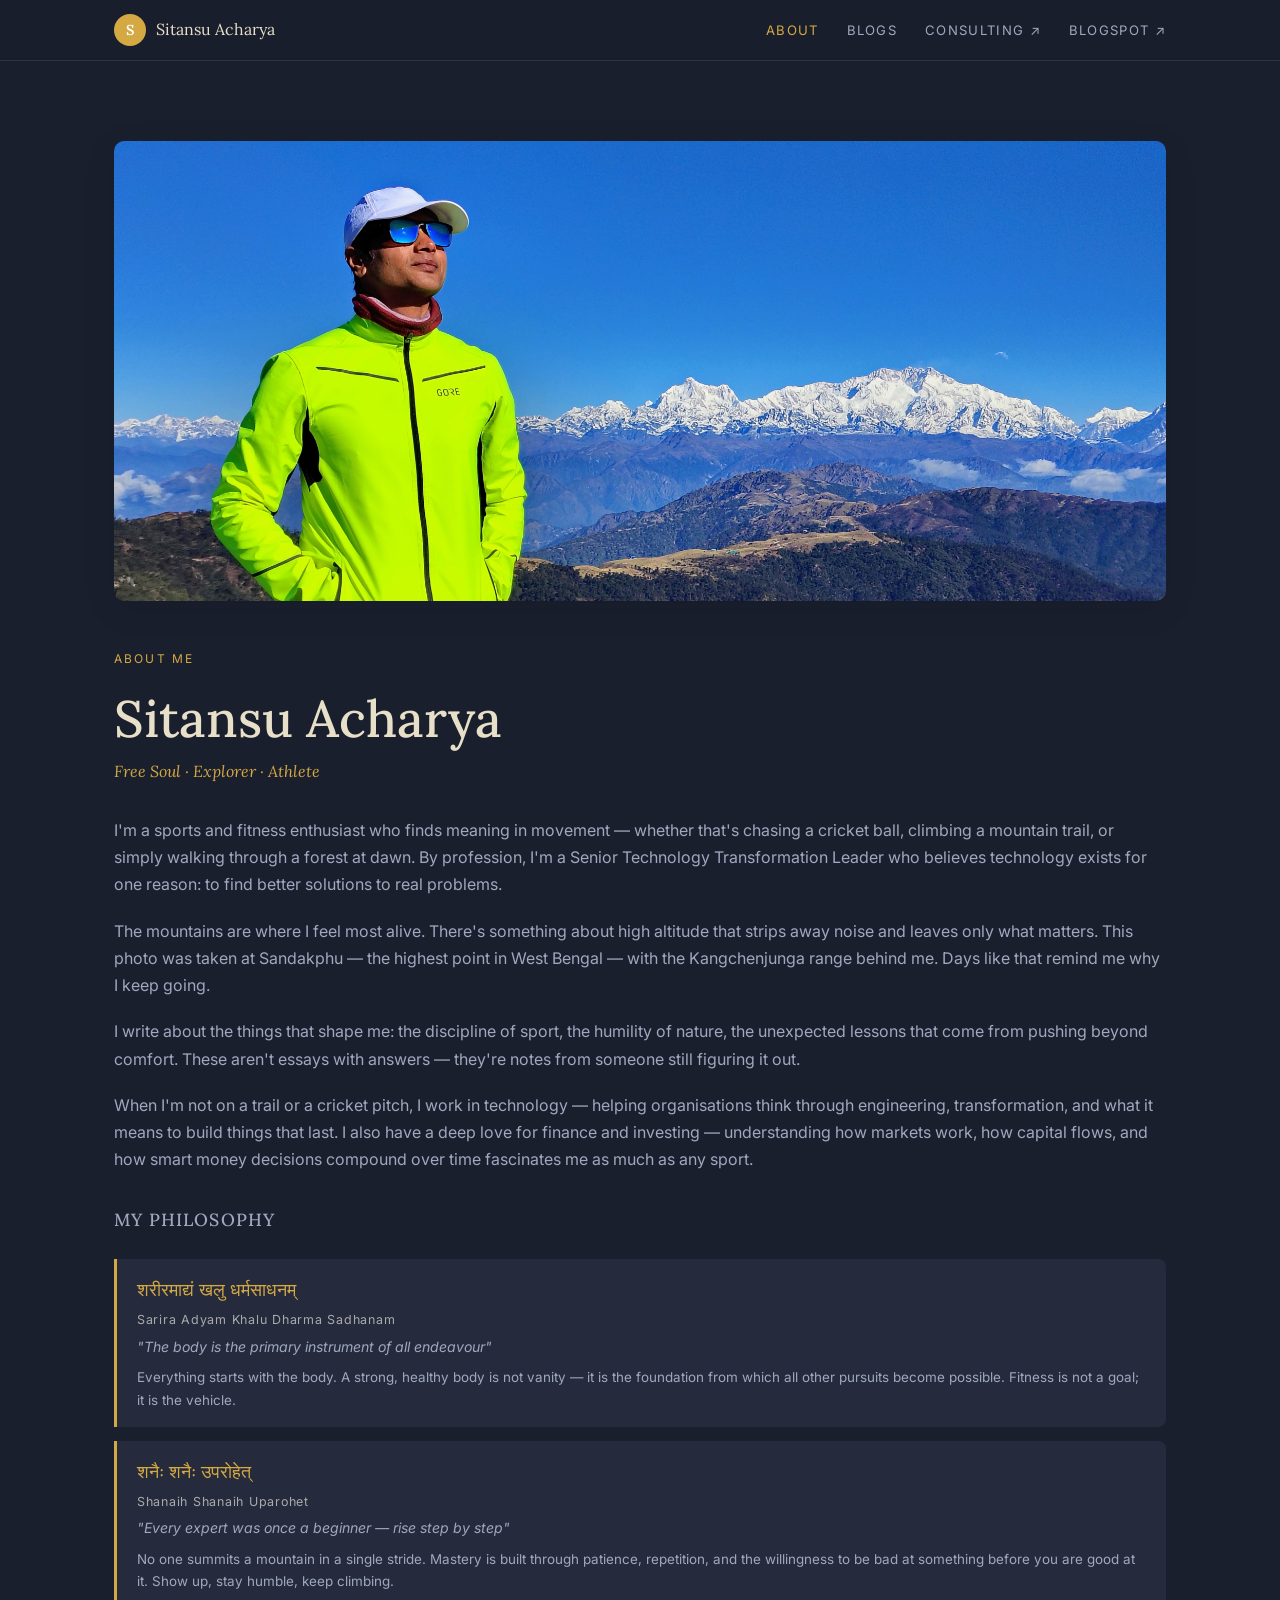
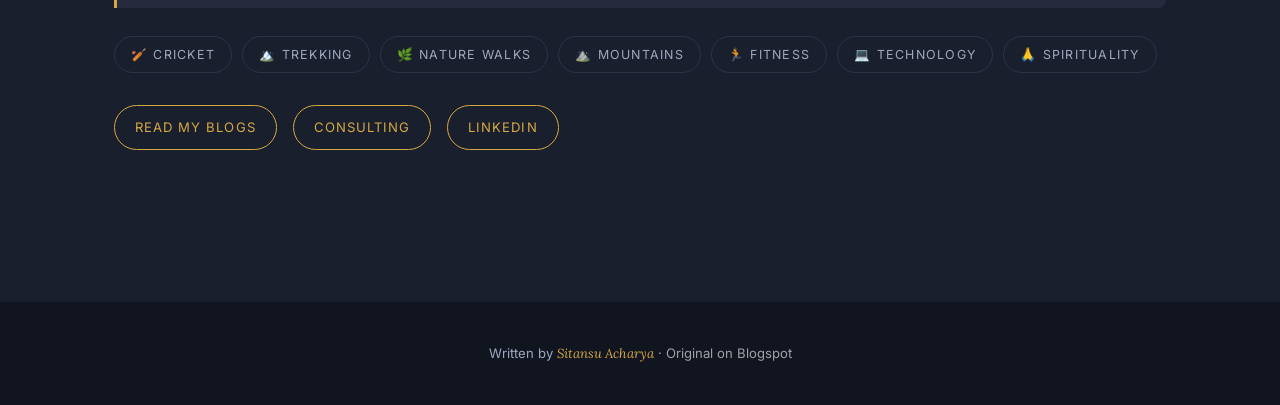
==== commit 25222291: "About page updates, dark theme, nav restructure, blogs tagline" ====
--- a/index.html
+++ b/index.html
@@ -135,13 +135,13 @@
           <h1>Sitansu Acharya</h1>
           <span class="tagline">Free Soul · Explorer · Athlete</span>
 
-          <p>I'm a sports and fitness enthusiast who finds meaning in movement — whether that's chasing a cricket ball, climbing a mountain trail, or simply walking through a forest at dawn.</p>
+          <p>I'm a sports and fitness enthusiast who finds meaning in movement — whether that's chasing a cricket ball, climbing a mountain trail, or simply walking through a forest at dawn. By profession, I'm a Senior Technology Transformation Leader who believes technology exists for one reason: to find better solutions to real problems.</p>
 
           <p>The mountains are where I feel most alive. There's something about high altitude that strips away noise and leaves only what matters. This photo was taken at Sandakphu — the highest point in West Bengal — with the Kangchenjunga range behind me. Days like that remind me why I keep going.</p>
 
           <p>I write about the things that shape me: the discipline of sport, the humility of nature, the unexpected lessons that come from pushing beyond comfort. These aren't essays with answers — they're notes from someone still figuring it out.</p>
 
-          <p>When I'm not on a trail or a cricket pitch, I work in technology — helping organisations think through engineering, transformation, and what it means to build things that last.</p>
+          <p>When I'm not on a trail or a cricket pitch, I work in technology — helping organisations think through engineering, transformation, and what it means to build things that last. I also have a deep love for finance and investing — understanding how markets work, how capital flows, and how smart money decisions compound over time fascinates me as much as any sport.</p>
 
           <!-- PHILOSOPHY -->
           <h3 style="margin: 36px 0 20px; font-size: 1.1rem; letter-spacing: .06em; text-transform: uppercase; color: var(--ink-soft);">My Philosophy</h3>
